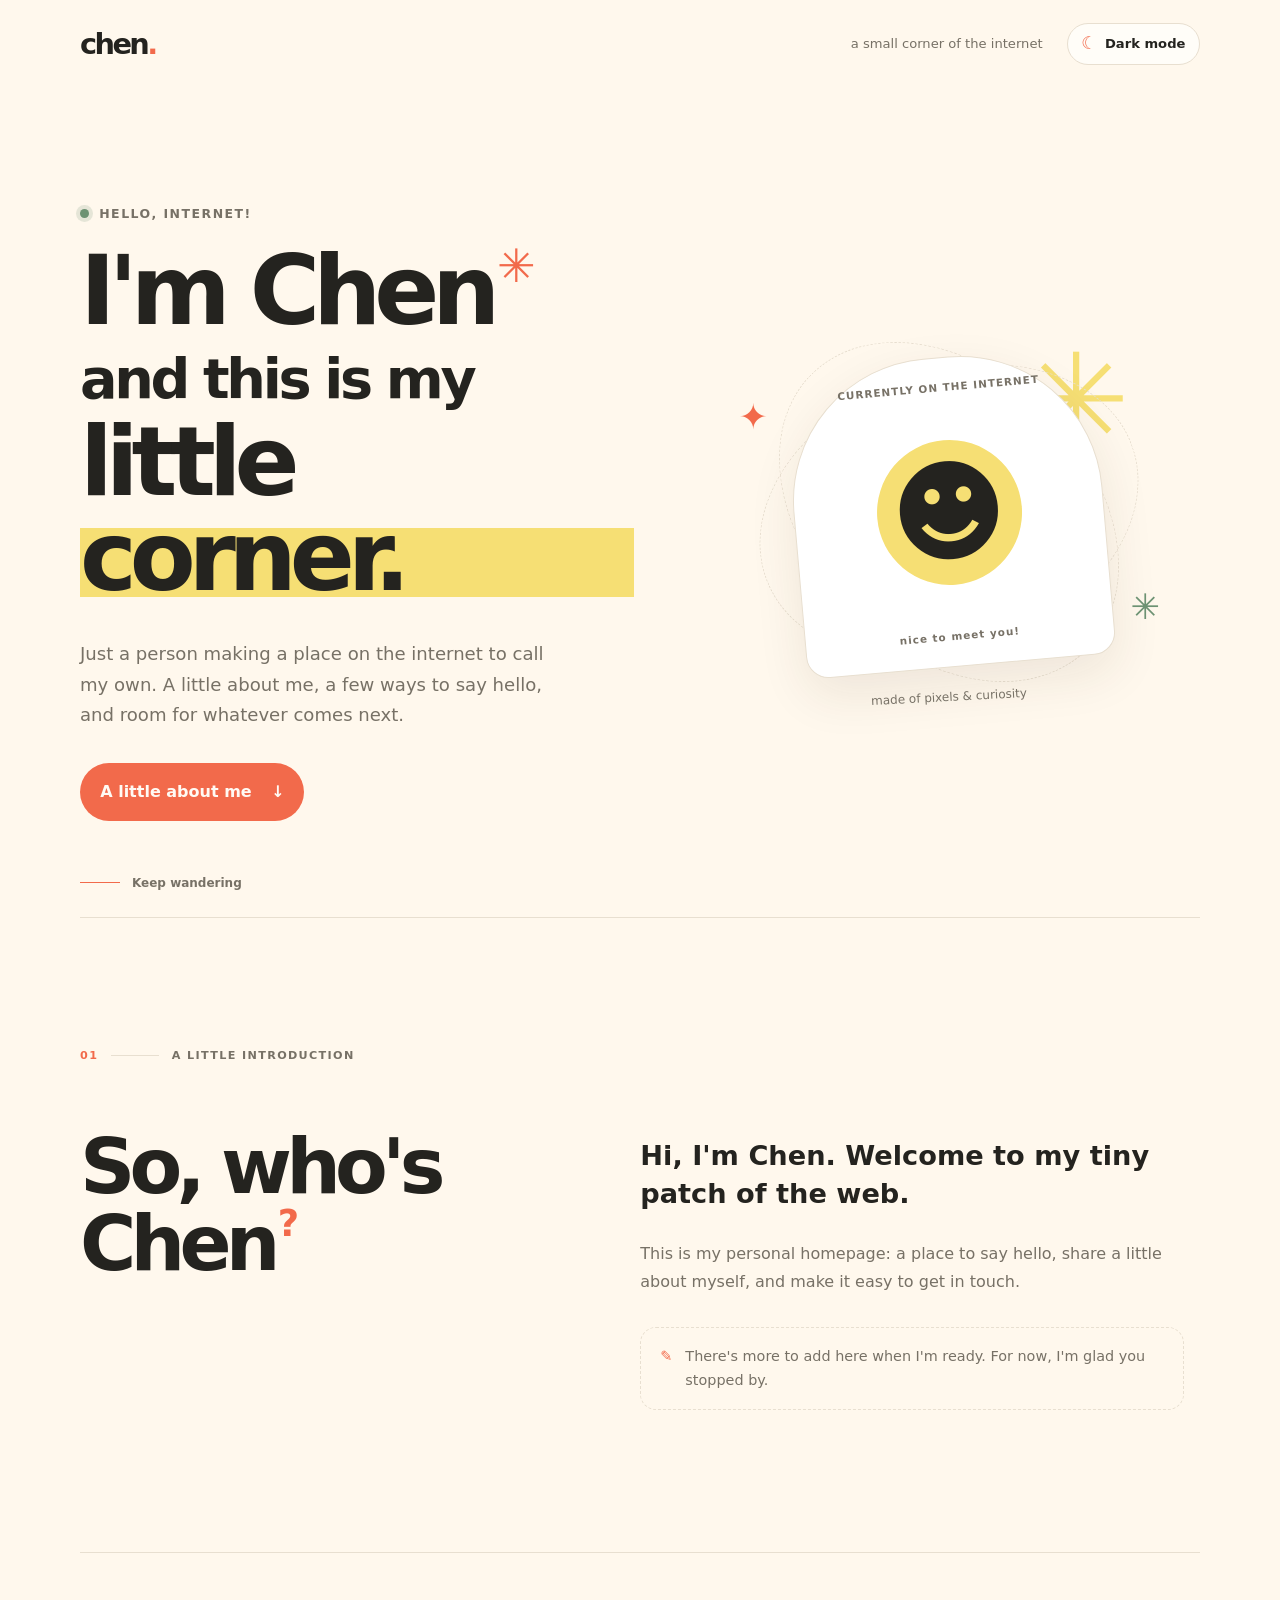
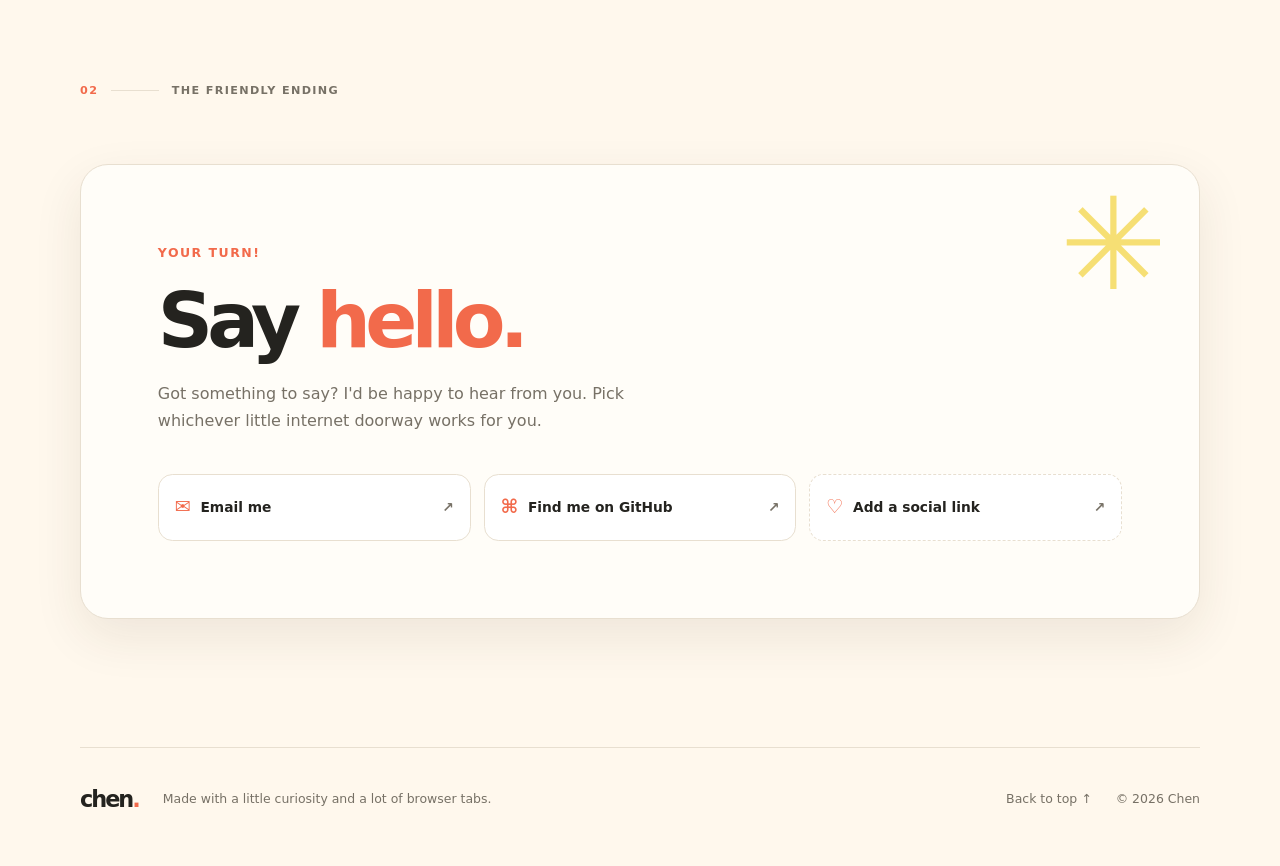
==== index.html @ 404ef57f "Mirror of the chenoranges.com static site" ====
<!doctype html>
<html lang="en">
<head>
  <meta charset="utf-8">
  <meta name="viewport" content="width=device-width, initial-scale=1">
  <meta name="theme-color" content="#fff8ed">
  <meta name="description" content="A little corner of the internet belonging to Chen.">
  <title>Chen — A Little Corner of the Internet</title>
  <link rel="stylesheet" href="./styles.css">
  <script src="./script.js" defer></script>
</head>
<body>
  <a class="skip-link" href="#main">Skip to content</a>

  <header class="site-header">
    <a class="wordmark" href="#home" aria-label="Chen, home">
      chen<span class="wordmark-dot" aria-hidden="true">.</span>
    </a>

    <div class="header-actions">
      <span class="header-note">a small corner of the internet</span>
      <button
        class="theme-toggle"
        type="button"
        aria-label="Switch to dark theme"
        aria-pressed="false"
      >
        <span class="theme-icon" aria-hidden="true">☾</span>
        <span class="theme-label">Dark mode</span>
      </button>
    </div>
  </header>

  <main id="main">
    <section class="hero section-shell" id="home" aria-labelledby="hero-title">
      <div class="hero-copy">
        <p class="eyebrow"><span class="status-dot" aria-hidden="true"></span> Hello, internet!</p>

        <h1 id="hero-title">
          I'm Chen<span class="accent-mark" aria-hidden="true">✳</span>
          <span class="headline-second">and this is my</span>
          <span class="headline-highlight">little corner.</span>
        </h1>

        <p class="hero-description">
          Just a person making a place on the internet to call my own.
          A little about me, a few ways to say hello, and room for whatever comes next.
        </p>

        <a class="primary-link" href="#about">
          A little about me <span aria-hidden="true">↓</span>
        </a>
      </div>

      <div class="hero-art" aria-label="Decorative illustration">
        <div class="art-orbit orbit-one" aria-hidden="true"></div>
        <div class="art-orbit orbit-two" aria-hidden="true"></div>
        <div class="art-sun" aria-hidden="true">✳</div>
        <div class="art-card">
          <span class="art-card-top">CURRENTLY ON THE INTERNET</span>
          <span class="art-card-emoji" aria-hidden="true">☻</span>
          <span class="art-card-bottom">nice to meet you!</span>
        </div>
        <span class="art-spark spark-one" aria-hidden="true">✦</span>
        <span class="art-spark spark-two" aria-hidden="true">✳</span>
        <span class="art-caption">made of pixels &amp; curiosity</span>
      </div>

      <a class="scroll-cue" href="#about">
        <span class="scroll-line" aria-hidden="true"></span>
        <span>Keep wandering</span>
      </a>
    </section>

    <section class="about section-shell reveal" id="about" aria-labelledby="about-title">
      <div class="section-kicker">
        <span>01</span>
        <span class="kicker-line" aria-hidden="true"></span>
        <span>A LITTLE INTRODUCTION</span>
      </div>

      <div class="about-grid">
        <h2 id="about-title">So, who's<br>Chen<span class="accent-mark" aria-hidden="true">?</span></h2>
        <div class="about-copy">
          <p class="about-lead">
            Hi, I'm Chen. Welcome to my tiny patch of the web.
          </p>
          <p>
            This is my personal homepage: a place to say hello, share a little
            about myself, and make it easy to get in touch.
          </p>
          <p class="editable-note">
            <span aria-hidden="true">✎</span>
            <span>There's more to add here when I'm ready. For now, I'm glad you stopped by.</span>
          </p>
        </div>
      </div>
    </section>

    <section class="contact section-shell reveal" id="contact" aria-labelledby="contact-title">
      <div class="section-kicker">
        <span>02</span>
        <span class="kicker-line" aria-hidden="true"></span>
        <span>THE FRIENDLY ENDING</span>
      </div>

      <div class="contact-panel">
        <span class="contact-doodle" aria-hidden="true">✳</span>
        <p class="eyebrow">Your turn!</p>
        <h2 id="contact-title">Say <span>hello.</span></h2>
        <p class="contact-description">
          Got something to say? I'd be happy to hear from you.
          Pick whichever little internet doorway works for you.
        </p>

        <div class="contact-links" aria-label="Contact options">
          <a class="contact-link" href="mailto:chenzhilin0010@gmail.com">
            <span class="contact-link-icon" aria-hidden="true">✉</span>
            <span>Email me</span>
            <span class="link-arrow" aria-hidden="true">↗</span>
          </a>

          <a class="contact-link" href="https://github.com/Orangepowerwd"
             target="_blank" rel="noopener noreferrer">
            <span class="contact-link-icon" aria-hidden="true">⌘</span>
            <span>Find me on GitHub</span>
            <span class="link-arrow" aria-hidden="true">↗</span>
          </a>

          <!-- PLACEHOLDER: Replace this example link with a real social profile, or remove this list item. -->
          <a class="contact-link placeholder-link" href="#contact">
            <span class="contact-link-icon" aria-hidden="true">♡</span>
            <span>Add a social link</span>
            <span class="link-arrow" aria-hidden="true">↗</span>
          </a>
        </div>
      </div>
    </section>
  </main>

  <footer class="site-footer">
    <a class="footer-wordmark" href="#home">chen<span>.</span></a>
    <p>Made with a little curiosity and a lot of browser tabs.</p>
    <a class="back-to-top" href="#home">Back to top ↑</a>
    <span class="footer-year">© <span id="year">2026</span> Chen</span>
  </footer>
</body>
</html>
---- styles.css ----
:root {
  color-scheme: light;
  --page: #fff8ed;
  --surface: #fffdf8;
  --surface-strong: #ffffff;
  --ink: #24231f;
  --muted: #777166;
  --line: #e8dfd0;
  --accent: #f26a4b;
  --accent-dark: #c54b32;
  --highlight: #f6df74;
  --green: #6d9273;
  --shadow: 0 18px 50px rgb(70 48 20 / 9%);
  --radius-large: 1.75rem;
  --content-width: 1120px;
  font-family: ui-rounded, "SF Pro Rounded", "Segoe UI", system-ui, sans-serif;
  font-synthesis: none;
  text-rendering: optimizeLegibility;
  -webkit-font-smoothing: antialiased;
  -moz-osx-font-smoothing: grayscale;
}

:root[data-theme="dark"] {
  color-scheme: dark;
  --page: #1d1d20;
  --surface: #27272c;
  --surface-strong: #303036;
  --ink: #f8f1e7;
  --muted: #b9b0a4;
  --line: #414047;
  --accent: #ff8a6d;
  --accent-dark: #ffb09b;
  --highlight: #655729;
  --green: #a0c5a2;
  --shadow: 0 18px 50px rgb(0 0 0 / 22%);
}

* {
  box-sizing: border-box;
}

html {
  scroll-behavior: smooth;
  scroll-padding-top: 6rem;
}

body {
  margin: 0;
  background: var(--page);
  color: var(--ink);
  font-size: 16px;
  line-height: 1.7;
  transition: background-color 180ms ease, color 180ms ease;
}

body,
button,
a {
  -webkit-tap-highlight-color: transparent;
}

a {
  color: inherit;
}

a:focus-visible,
button:focus-visible {
  outline: 3px solid var(--accent);
  outline-offset: 5px;
  border-radius: 4px;
}

button {
  font: inherit;
}

.skip-link {
  position: fixed;
  z-index: 100;
  top: 1rem;
  left: 1rem;
  padding: 0.7rem 1rem;
  transform: translateY(-160%);
  background: var(--ink);
  color: var(--page);
  border-radius: 0.5rem;
}

.skip-link:focus {
  transform: translateY(0);
}

.site-header {
  width: min(calc(100% - 3rem), var(--content-width));
  min-height: 88px;
  margin-inline: auto;
  display: flex;
  align-items: center;
  justify-content: space-between;
  gap: 1.5rem;
}

.wordmark,
.footer-wordmark {
  font-size: 1.8rem;
  font-weight: 900;
  letter-spacing: -0.09em;
  text-decoration: none;
}

.wordmark-dot,
.footer-wordmark span {
  color: var(--accent);
}

.header-actions {
  display: flex;
  align-items: center;
  gap: 1.5rem;
}

.header-note {
  color: var(--muted);
  font-size: 0.82rem;
}

.theme-toggle {
  display: inline-flex;
  align-items: center;
  gap: 0.5rem;
  padding: 0.55rem 0.85rem;
  border: 1px solid var(--line);
  border-radius: 999px;
  background: var(--surface);
  color: var(--ink);
  cursor: pointer;
  font-size: 0.82rem;
  font-weight: 650;
}

.theme-toggle:hover {
  border-color: var(--accent);
}

.theme-icon {
  color: var(--accent);
  font-size: 1.1rem;
  line-height: 1;
}

.section-shell {
  width: min(calc(100% - 3rem), var(--content-width));
  margin-inline: auto;
}

.hero {
  position: relative;
  min-height: min(720px, calc(100svh - 88px));
  padding-block: clamp(4rem, 9vw, 8rem) 6rem;
  display: grid;
  grid-template-columns: 1.05fr 0.95fr;
  align-items: center;
  gap: clamp(2rem, 5vw, 5rem);
}

.hero-copy {
  position: relative;
  z-index: 1;
}

.eyebrow {
  display: flex;
  align-items: center;
  gap: 0.65rem;
  margin: 0 0 1.25rem;
  color: var(--muted);
  font-size: 0.78rem;
  font-weight: 800;
  letter-spacing: 0.12em;
  text-transform: uppercase;
}

.status-dot {
  width: 0.55rem;
  height: 0.55rem;
  border-radius: 50%;
  background: var(--green);
  box-shadow: 0 0 0 4px color-mix(in srgb, var(--green) 18%, transparent);
}

h1,
h2,
p {
  margin-top: 0;
}

h1 {
  margin-bottom: 1.5rem;
  font-size: clamp(3.2rem, 7.5vw, 6.4rem);
  line-height: 0.99;
  letter-spacing: -0.075em;
  font-weight: 900;
}

.headline-second,
.headline-highlight {
  display: block;
}

.headline-second {
  margin-top: 0.2em;
  font-size: 0.58em;
  letter-spacing: -0.06em;
}

.headline-highlight {
  width: fit-content;
  margin-top: 0.08em;
  padding: 0.02em 0.12em 0.1em 0;
  background: linear-gradient(transparent 57%, var(--highlight) 57%, var(--highlight) 91%, transparent 91%);
}

.accent-mark {
  display: inline-block;
  margin-left: 0.08em;
  color: var(--accent);
  font-size: 0.48em;
  vertical-align: top;
  animation: gentle-turn 16s linear infinite;
}

.hero-description {
  max-width: 31rem;
  margin-bottom: 2rem;
  color: var(--muted);
  font-size: clamp(1rem, 1.6vw, 1.13rem);
}

.primary-link {
  display: inline-flex;
  align-items: center;
  gap: 1.2rem;
  padding: 0.9rem 1.2rem;
  background: var(--accent);
  color: #fffaf4;
  border: 1px solid transparent;
  border-radius: 999px;
  text-decoration: none;
  font-weight: 800;
  transition: transform 180ms ease, background-color 180ms ease;
}

.primary-link:hover {
  transform: translateY(-3px);
  background: var(--accent-dark);
}

.hero-art {
  position: relative;
  display: grid;
  min-height: 390px;
  place-items: center;
  isolation: isolate;
}

.art-orbit {
  position: absolute;
  width: min(85%, 390px);
  aspect-ratio: 1;
  border: 1px dashed var(--line);
  border-radius: 50%;
}

.orbit-one {
  transform: rotate(-20deg) scaleY(0.72);
}

.orbit-two {
  transform: rotate(45deg) scaleY(0.72);
}

.art-sun {
  position: absolute;
  top: 5%;
  right: 14%;
  z-index: -1;
  color: var(--highlight);
  font-size: clamp(5rem, 12vw, 8rem);
  line-height: 1;
}

.art-card {
  position: relative;
  width: min(78%, 310px);
  min-height: 310px;
  padding: 1.3rem;
  display: flex;
  flex-direction: column;
  align-items: center;
  justify-content: space-between;
  background: var(--surface-strong);
  border: 1px solid var(--line);
  border-radius: 46% 46% 1.4rem 1.4rem;
  box-shadow: var(--shadow);
  transform: rotate(-5deg);
  transition: transform 250ms ease;
}

.art-card:hover {
  transform: rotate(0deg) translateY(-5px);
}

.art-card-top,
.art-card-bottom {
  color: var(--muted);
  font-size: 0.65rem;
  font-weight: 800;
  letter-spacing: 0.1em;
  text-align: center;
}

.art-card-emoji {
  display: grid;
  width: 145px;
  aspect-ratio: 1;
  place-items: center;
  border-radius: 50%;
  background: var(--highlight);
  color: var(--ink);
  font-size: 7rem;
  line-height: 1;
}

.art-spark {
  position: absolute;
  color: var(--accent);
  font-size: 2.2rem;
}

.spark-one {
  top: 18%;
  left: 8%;
}

.spark-two {
  right: 8%;
  bottom: 18%;
  color: var(--green);
}

.art-caption {
  position: absolute;
  bottom: 0;
  left: 50%;
  color: var(--muted);
  font-size: 0.75rem;
  white-space: nowrap;
  transform: translateX(-50%) rotate(-3deg);
}

.scroll-cue {
  position: absolute;
  bottom: 1.5rem;
  left: 0;
  display: inline-flex;
  align-items: center;
  gap: 0.75rem;
  color: var(--muted);
  text-decoration: none;
  font-size: 0.75rem;
  font-weight: 750;
}

.scroll-line {
  width: 2.5rem;
  height: 1px;
  background: var(--accent);
}

.about,
.contact {
  padding-block: clamp(5rem, 10vw, 8rem);
  border-top: 1px solid var(--line);
}

.section-kicker {
  display: flex;
  align-items: center;
  gap: 0.8rem;
  margin-bottom: clamp(2rem, 5vw, 4rem);
  color: var(--muted);
  font-size: 0.7rem;
  font-weight: 850;
  letter-spacing: 0.12em;
}

.section-kicker > span:first-child {
  color: var(--accent);
}

.kicker-line {
  width: 3rem;
  height: 1px;
  background: var(--line);
}

.about-grid {
  display: grid;
  grid-template-columns: 0.9fr 1.1fr;
  gap: clamp(2rem, 8vw, 8rem);
}

.about h2,
.contact h2 {
  margin-bottom: 0;
  font-size: clamp(3rem, 6vw, 5.5rem);
  line-height: 1;
  letter-spacing: -0.075em;
}

.about-copy {
  max-width: 34rem;
  padding-top: 0.5rem;
}

.about-copy p {
  color: var(--muted);
}

.about-copy .about-lead {
  color: var(--ink);
  font-size: clamp(1.25rem, 2.5vw, 1.7rem);
  font-weight: 750;
  line-height: 1.4;
}

.editable-note {
  display: flex;
  align-items: flex-start;
  gap: 0.8rem;
  margin-top: 2rem;
  padding: 1rem 1.2rem;
  border: 1px dashed var(--line);
  border-radius: 1rem;
  font-size: 0.9rem;
}

.editable-note > span:first-child {
  color: var(--accent);
}

.contact-panel {
  position: relative;
  overflow: hidden;
  padding: clamp(2rem, 6vw, 5rem);
  background: var(--surface);
  border: 1px solid var(--line);
  border-radius: var(--radius-large);
  box-shadow: var(--shadow);
}

.contact-panel .eyebrow {
  color: var(--accent);
}

.contact h2 {
  margin-bottom: 1.25rem;
}

.contact h2 span {
  color: var(--accent);
}

.contact-description {
  max-width: 32rem;
  margin-bottom: 2.5rem;
  color: var(--muted);
}

.contact-links {
  display: grid;
  grid-template-columns: repeat(3, minmax(0, 1fr));
  gap: 0.8rem;
}

.contact-link {
  min-width: 0;
  display: flex;
  align-items: center;
  gap: 0.6rem;
  padding: 1rem;
  background: var(--surface-strong);
  border: 1px solid var(--line);
  border-radius: 0.9rem;
  text-decoration: none;
  font-size: 0.86rem;
  font-weight: 750;
  transition: border-color 180ms ease, transform 180ms ease;
}

.contact-link:hover {
  transform: translateY(-3px);
  border-color: var(--accent);
}

.contact-link-icon {
  color: var(--accent);
  font-size: 1.2rem;
}

.link-arrow {
  margin-left: auto;
  color: var(--muted);
}

.placeholder-link {
  border-style: dashed;
}

.contact-doodle {
  position: absolute;
  top: 1rem;
  right: 2rem;
  color: var(--highlight);
  font-size: clamp(4rem, 10vw, 8rem);
  line-height: 1;
  pointer-events: none;
}

.site-footer {
  width: min(calc(100% - 3rem), var(--content-width));
  margin-inline: auto;
  padding-block: 2rem 3rem;
  display: flex;
  align-items: center;
  gap: 1.5rem;
  border-top: 1px solid var(--line);
}

.footer-wordmark {
  font-size: 1.4rem;
}

.site-footer p {
  margin: 0;
  color: var(--muted);
  font-size: 0.78rem;
}

.back-to-top {
  margin-left: auto;
  color: var(--muted);
  font-size: 0.78rem;
  text-decoration: none;
}

.footer-year {
  color: var(--muted);
  font-size: 0.78rem;
  white-space: nowrap;
}

.reveal {
  opacity: 1;
  transform: none;
}

.js-motion .reveal {
  opacity: 0;
  transform: translateY(18px);
  transition: opacity 650ms ease, transform 650ms ease;
}

.js-motion .reveal.is-visible {
  opacity: 1;
  transform: translateY(0);
}

@keyframes gentle-turn {
  to {
    transform: rotate(360deg);
  }
}

@media (max-width: 800px) {
  .hero {
    grid-template-columns: 1fr;
    gap: 1rem;
    padding-top: 4rem;
  }

  .hero-art {
    min-height: 330px;
  }

  .art-card {
    min-height: 270px;
  }

  .art-card-emoji {
    width: 125px;
    font-size: 6rem;
  }

  .scroll-cue {
    bottom: 0.5rem;
  }

  .about-grid {
    grid-template-columns: 1fr;
    gap: 2rem;
  }

  .contact-links {
    grid-template-columns: 1fr;
  }

  .contact-doodle {
    top: 0.5rem;
    right: 1rem;
  }
}

@media (max-width: 520px) {
  .site-header,
  .section-shell,
  .site-footer {
    width: min(calc(100% - 2rem), var(--content-width));
  }

  .site-header {
    min-height: 76px;
  }

  .header-note {
    display: none;
  }

  .theme-toggle {
    padding: 0.55rem 0.7rem;
  }

  h1 {
    font-size: clamp(3rem, 14vw, 4.5rem);
  }

  .hero {
    min-height: auto;
    padding-block: 4rem 5rem;
  }

  .hero-art {
    min-height: 290px;
  }

  .art-card {
    width: 74%;
    min-height: 235px;
  }

  .art-card-emoji {
    width: 105px;
    font-size: 5rem;
  }

  .about,
  .contact {
    padding-block: 4rem;
  }

  .contact-panel {
    padding: 2rem 1.2rem;
  }

  .site-footer {
    flex-wrap: wrap;
    gap: 0.8rem 1rem;
  }

  .site-footer p {
    flex-basis: calc(100% - 4rem);
  }

  .back-to-top {
    margin-left: 0;
  }
}

@media (prefers-reduced-motion: reduce) {
  *,
  *::before,
  *::after {
    scroll-behavior: auto !important;
    animation-duration: 0.01ms !important;
    animation-iteration-count: 1 !important;
    transition-duration: 0.01ms !important;
  }

  .js-motion .reveal {
    opacity: 1;
    transform: none;
  }
}
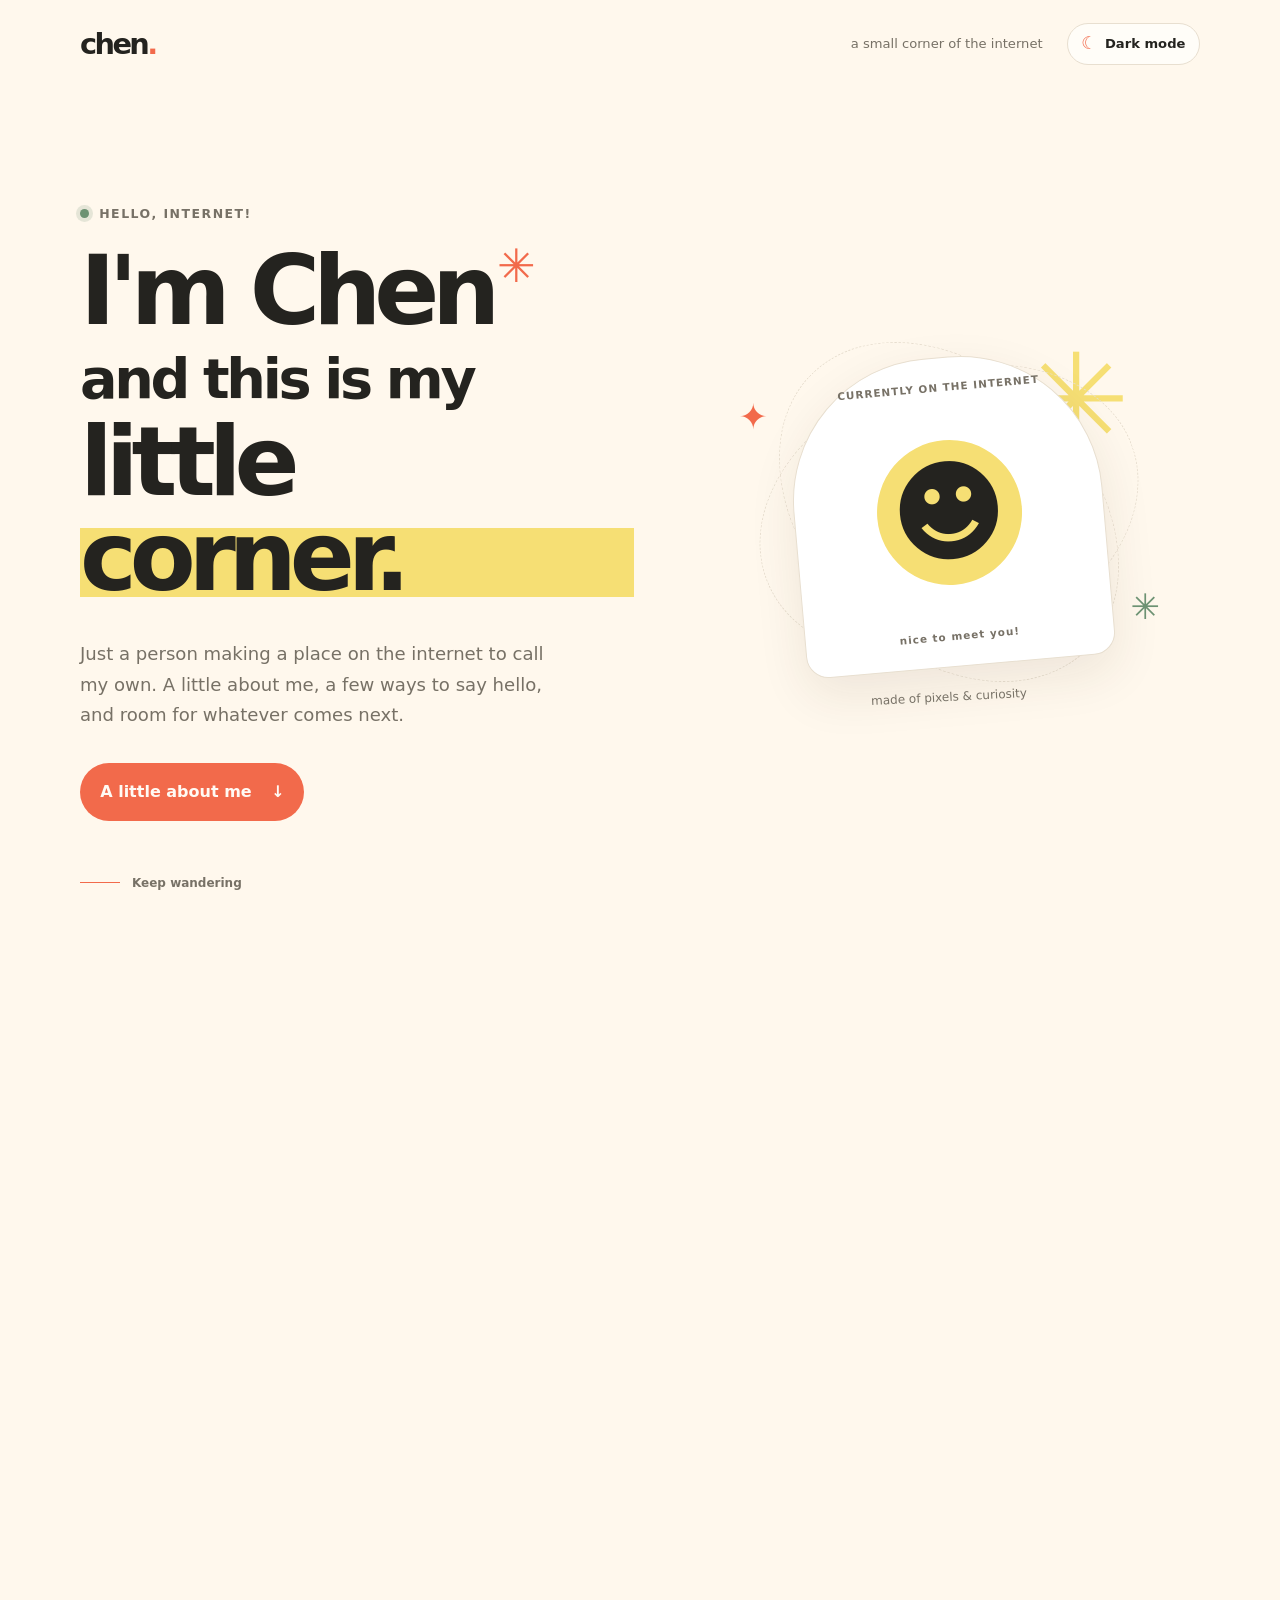
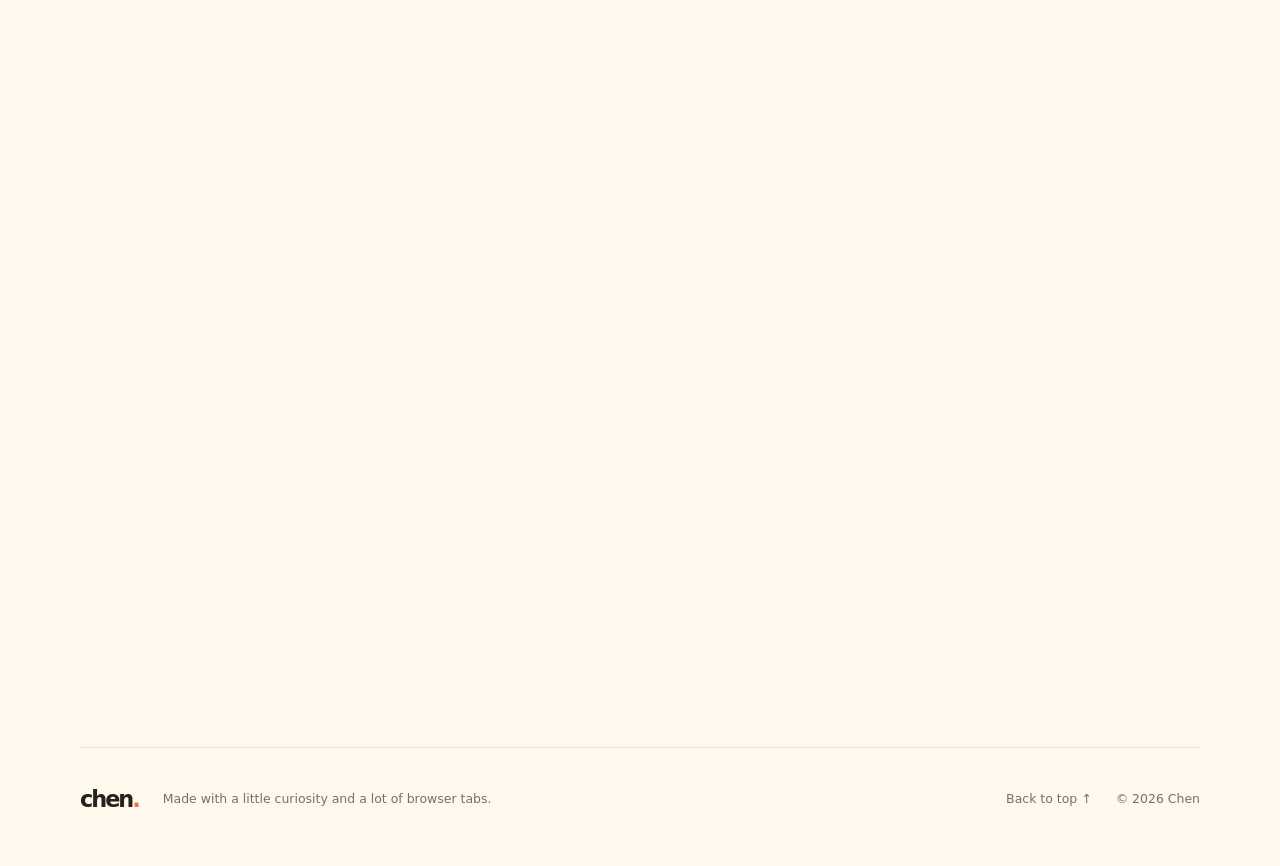
==== commit af2047c4: "Sync mirror with hardened site" ====
--- a/index.html
+++ b/index.html
@@ -5,6 +5,14 @@
   <meta name="viewport" content="width=device-width, initial-scale=1">
   <meta name="theme-color" content="#fff8ed">
   <meta name="description" content="A little corner of the internet belonging to Chen.">
+  <link rel="canonical" href="https://chenoranges.com/">
+  <meta name="application-name" content="Chen">
+  <meta http-equiv="Content-Security-Policy" content="default-src 'self'; img-src 'self' data:; style-src 'self'; script-src 'self'; connect-src 'self'; object-src 'none'; base-uri 'none'; form-action 'none'">
+  <meta name="referrer" content="strict-origin-when-cross-origin">
+  <meta property="og:type" content="website">
+  <meta property="og:url" content="https://chenoranges.com/">
+  <meta property="og:title" content="Chen — A Little Corner of the Internet">
+  <meta property="og:description" content="A little corner of the internet belonging to Chen.">
   <title>Chen — A Little Corner of the Internet</title>
   <link rel="stylesheet" href="./styles.css">
   <script src="./script.js" defer></script>
